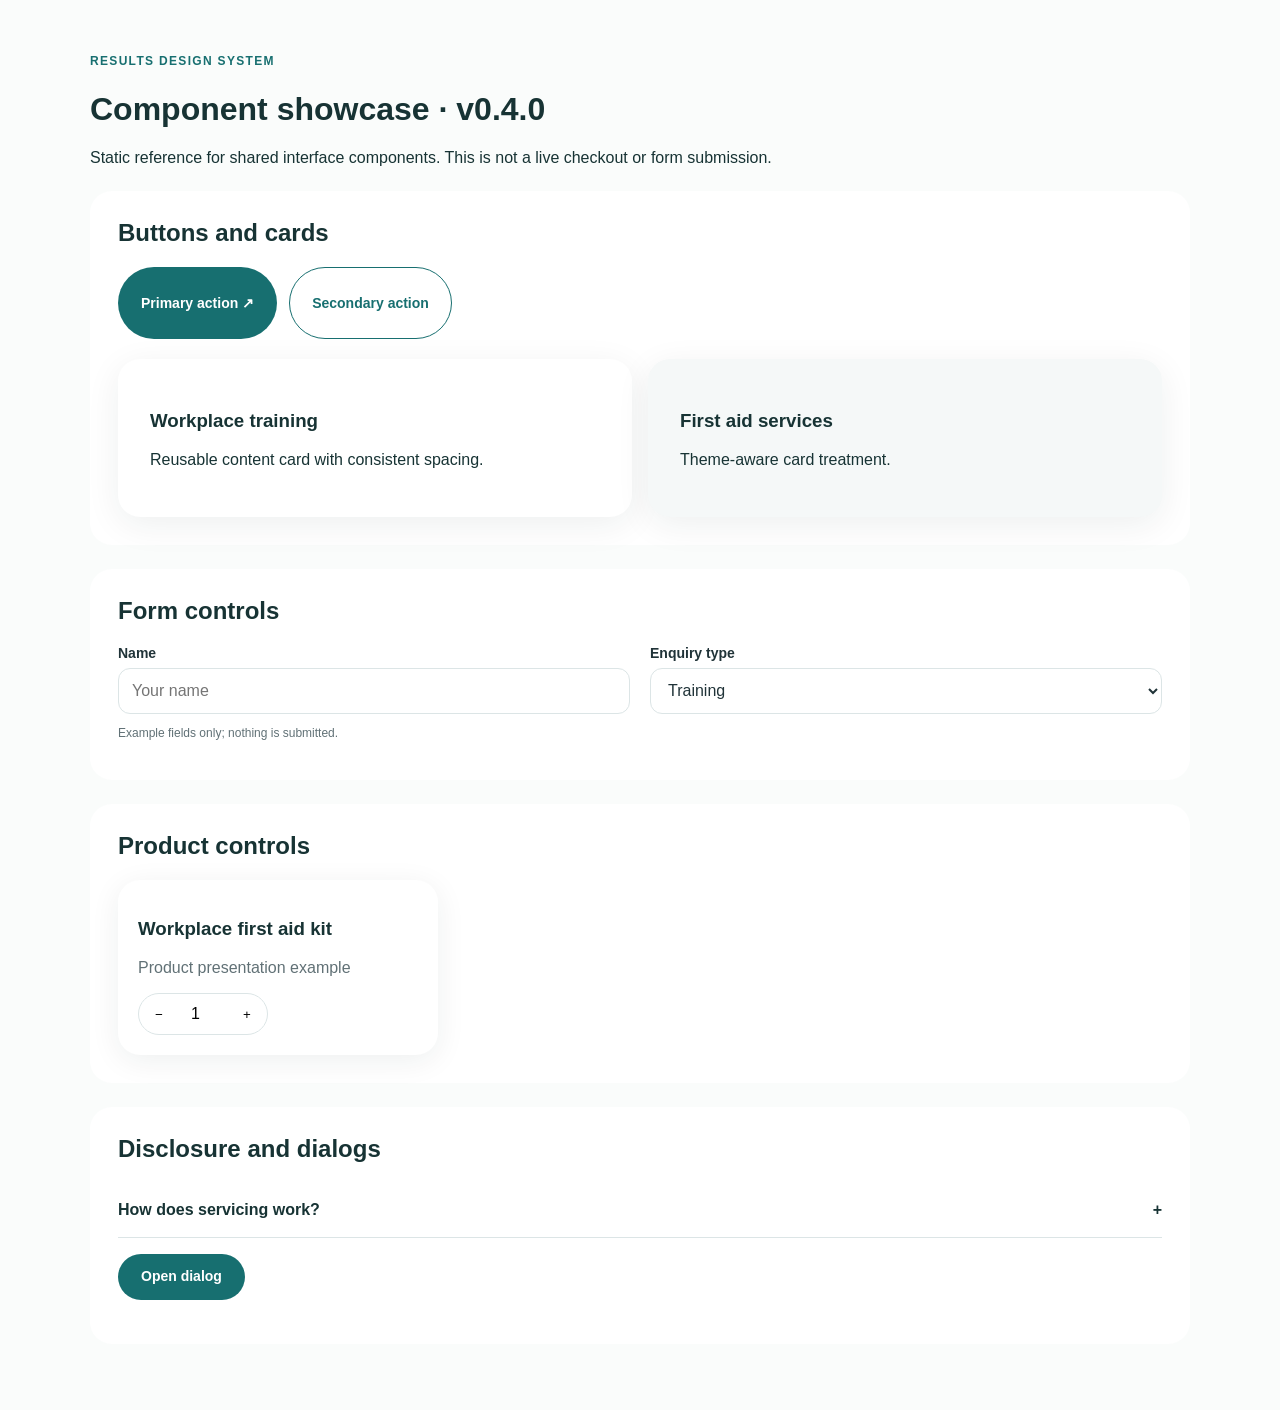
==== showcase/index.html @ 767340a8 "Add files via upload" ====
<!doctype html><html lang="en"><head><meta charset="utf-8"><meta name="viewport" content="width=device-width,initial-scale=1"><title>Results UI — Component Showcase</title><link rel="stylesheet" href="../tokens/foundations.css"><link rel="stylesheet" href="../themes/services.css"><link rel="stylesheet" href="../components/library.css"><style>body{font-family:DM Sans,Arial,sans-serif;margin:0;color:#173334;background:#fafcfb}.demo{max-width:1100px;margin:auto;padding:42px 24px}.sample{padding:28px;background:#fff;border-radius:22px;margin:24px 0}.sample h2{margin-top:0}.demo-grid{display:grid;grid-template-columns:repeat(auto-fit,minmax(240px,1fr));gap:16px}</style><script src="../interactions/results-ui.js" defer></script></head><body><main class="demo"><p class="r-eyebrow">Results design system</p><h1>Component showcase · v0.4.0</h1><p>Static reference for shared interface components. This is not a live checkout or form submission.</p><section class="sample"><h2>Buttons and cards</h2><div class="r-cluster"><a class="r-btn" href="#forms">Primary action ↗</a><a class="r-btn r-btn--outline" href="#commerce">Secondary action</a></div><div class="demo-grid" style="margin-top:20px"><article class="r-card"><h3>Workplace training</h3><p>Reusable content card with consistent spacing.</p></article><article class="r-card r-card--tint"><h3>First aid services</h3><p>Theme-aware card treatment.</p></article></div></section><section class="sample" id="forms"><h2>Form controls</h2><div class="r-form-grid"><div class="r-field"><label class="r-label" for="name">Name</label><input class="r-input" id="name" placeholder="Your name"></div><div class="r-field"><label class="r-label" for="type">Enquiry type</label><select class="r-select" id="type"><option>Training</option><option>Equipment servicing</option></select></div></div><p class="r-help">Example fields only; nothing is submitted.</p></section><section class="sample" id="commerce"><h2>Product controls</h2><article class="r-product" style="max-width:320px"><div class="r-product__body"><h3>Workplace first aid kit</h3><p class="r-muted">Product presentation example</p><div class="r-quantity" data-r-quantity><button type="button" data-r-step="-1" aria-label="Decrease quantity">−</button><input type="number" min="1" value="1" aria-label="Quantity"><button type="button" data-r-step="1" aria-label="Increase quantity">+</button></div></div></article></section><section class="sample"><h2>Disclosure and dialogs</h2><details class="r-accordion"><summary>How does servicing work?</summary><p>Arrange a site visit and discuss equipment requirements.</p></details><p><button type="button" class="r-btn" data-r-open-modal="sample-dialog">Open dialog</button></p><dialog class="r-modal" id="sample-dialog" aria-labelledby="sample-title"><div class="r-modal__body"><h2 id="sample-title">Example dialog</h2><p>Reusable modal layout.</p><button type="button" class="r-btn" data-r-close-modal>Close</button></div></dialog></section></main></body></html>
---- tokens/foundations.css ----
:root {
  --results-font-body: 'DM Sans', sans-serif;
  --results-font-display: 'Manrope', sans-serif;
  --results-container-max: 1320px;
  --results-container-gutter: 42px;
  --results-radius-panel: 28px;
  --results-radius-button: 999px;
  --results-section-space: clamp(64px, 7vw, 112px);
}
@media (max-width: 650px) { :root { --results-container-gutter: 20px; } }
.results-container { width: 100%; max-width: var(--results-container-max); padding-inline: var(--results-container-gutter); margin-inline: auto; box-sizing: border-box; }
---- themes/services.css ----
.results-theme-services {
  --results-brand-primary: #176f70;
  --results-brand-accent: #bce9db;
  --results-brand-soft: #f0faf6;
  --results-footer-bg: #103335;
  --results-footer-text: #ffffff;
  --results-footer-muted: #b1c1b6;
}
---- components/library.css ----
/* Results UI primitives: opt-in .r-* classes. No global element overrides. */
:root{--r-ink:#203338;--r-muted:#617176;--r-surface:#fff;--r-subtle:#f5f8f8;--r-border:#dce5e6;--r-danger:#a83a43;--r-focus:#176f70;--r-space:clamp(48px,7vw,104px);--r-ease:180ms ease}
.results-theme-workplace{--r-primary:#23394b;--r-accent:#7d3c55;--r-tint:#f7f3f5;--r-focus:#7d3c55}
.results-theme-services{--r-primary:#176f70;--r-accent:#103335;--r-tint:#f0faf6;--r-focus:#176f70}
.r-section{padding-block:var(--r-space)}.r-container{width:min(100% - 40px,1320px);margin-inline:auto}.r-stack>*+*{margin-block-start:var(--r-stack-gap,20px)}.r-grid{display:grid;grid-template-columns:repeat(var(--r-cols,3),minmax(0,1fr));gap:var(--r-gap,24px)}.r-split{display:grid;grid-template-columns:repeat(2,minmax(0,1fr));gap:clamp(24px,5vw,70px);align-items:center}.r-cluster{display:flex;flex-wrap:wrap;align-items:center;gap:12px}.r-muted{color:var(--r-muted)}.r-eyebrow{font:700 12px/1.3 var(--results-font-body,Arial,sans-serif);letter-spacing:.11em;text-transform:uppercase;color:var(--r-primary,#176f70)}.r-heading{font-family:var(--results-font-display,Arial,sans-serif);letter-spacing:-.035em;line-height:1.12}.r-card{background:var(--r-surface);border-radius:22px;padding:clamp(20px,3vw,32px);box-shadow:0 8px 35px rgba(17,40,45,.07)}.r-card--tint{background:var(--r-tint,#f5f8f8)}.r-media{display:block;width:100%;height:auto;border-radius:22px;object-fit:cover}.r-pill{display:inline-flex;align-items:center;border-radius:999px;padding:6px 12px;font-size:12px;font-weight:700;background:var(--r-tint);color:var(--r-primary)}
.r-btn{display:inline-flex;align-items:center;justify-content:center;gap:.55em;min-height:46px;padding:12px 22px;border:1px solid transparent;border-radius:999px;background:var(--r-primary,#176f70);color:#fff;font:700 14px/1.25 var(--results-font-body,Arial,sans-serif);text-decoration:none;cursor:pointer;transition:transform var(--r-ease),background var(--r-ease)}.r-btn:hover{transform:translateY(-1px)}.r-btn--outline{border-color:var(--r-primary,#176f70);background:transparent;color:var(--r-primary,#176f70)}.r-btn--quiet{background:var(--r-tint);color:var(--r-primary)}.r-btn--small{min-height:38px;padding:8px 15px}.r-btn[disabled],.r-btn[aria-disabled=true]{opacity:.5;cursor:not-allowed;transform:none}.r-btn:focus-visible,.r-input:focus-visible,.r-select:focus-visible,.r-textarea:focus-visible,.r-icon-btn:focus-visible,.r-header button:focus-visible{outline:3px solid var(--r-focus);outline-offset:3px}
.r-field{display:grid;gap:7px}.r-label{font-size:14px;font-weight:700;color:var(--r-ink)}.r-help{font-size:12px;color:var(--r-muted)}.r-error{font-size:12px;color:var(--r-danger)}.r-input,.r-select,.r-textarea{box-sizing:border-box;width:100%;min-height:46px;border:1px solid var(--r-border);border-radius:12px;padding:11px 13px;background:#fff;color:var(--r-ink);font:inherit}.r-textarea{min-height:110px;resize:vertical}.r-input[aria-invalid=true],.r-select[aria-invalid=true],.r-textarea[aria-invalid=true]{border-color:var(--r-danger)}.r-check{display:flex;align-items:flex-start;gap:10px;font-size:14px}.r-check input{width:18px;height:18px;accent-color:var(--r-primary);flex:none}.r-form-grid{display:grid;grid-template-columns:repeat(2,minmax(0,1fr));gap:20px}.r-form-grid>.r-span-all{grid-column:1/-1}
.r-product{overflow:hidden;border-radius:22px;background:#fff;box-shadow:0 6px 30px rgba(17,40,45,.07)}.r-product__image{display:block;width:100%;aspect-ratio:4/3;object-fit:cover}.r-product__body{padding:20px}.r-price{font-weight:800;font-size:21px;color:var(--r-primary)}.r-quantity{display:inline-flex;align-items:center;gap:8px;border:1px solid var(--r-border);border-radius:999px;padding:4px}.r-quantity button{border:0;background:var(--r-tint);border-radius:50%;width:32px;height:32px;cursor:pointer}.r-quantity input{width:36px;text-align:center;border:0;background:transparent;font:inherit}
.r-accordion{border-bottom:1px solid var(--r-border)}.r-accordion summary{cursor:pointer;list-style:none;padding:18px 0;font-weight:700;display:flex;justify-content:space-between;gap:16px}.r-accordion summary::-webkit-details-marker{display:none}.r-accordion summary:after{content:'+'}.r-accordion[open] summary:after{content:'−'}.r-accordion__body{padding:0 0 18px}.r-tabs{display:flex;flex-wrap:wrap;gap:8px;border-bottom:1px solid var(--r-border);padding-bottom:10px}.r-tab{border:0;border-radius:999px;padding:9px 15px;background:transparent;color:var(--r-ink);cursor:pointer}.r-tab[aria-selected=true]{background:var(--r-primary);color:#fff}.r-panel[hidden]{display:none}.r-alert{padding:14px 18px;border-radius:14px;background:var(--r-tint);color:var(--r-ink)}.r-alert--error{background:#fff1f2;color:#802d35}.r-skeleton{background:linear-gradient(90deg,#e9eeee 25%,#f5f8f8 50%,#e9eeee 75%);background-size:200% 100%;animation:r-shimmer 1.5s infinite;border-radius:10px;min-height:20px}@keyframes r-shimmer{to{background-position-x:-200%}}
.r-table-wrap{overflow-x:auto}.r-table{width:100%;border-collapse:collapse;text-align:left}.r-table th,.r-table td{padding:14px;border-bottom:1px solid var(--r-border)}.r-table th{font-size:12px;text-transform:uppercase;letter-spacing:.05em;color:var(--r-muted)}.r-modal{border:0;border-radius:22px;padding:0;max-width:min(600px,calc(100vw - 32px));width:100%;box-shadow:0 25px 90px #0003}.r-modal::backdrop{background:#10282b99}.r-modal__body{padding:28px}.r-icon-btn{display:inline-grid;place-items:center;width:44px;height:44px;border:0;border-radius:12px;background:transparent;cursor:pointer}.r-toast-region{position:fixed;bottom:24px;right:24px;z-index:1000;display:grid;gap:10px;max-width:min(380px,calc(100vw - 48px))}.r-toast{background:#173c3f;color:#fff;padding:14px 18px;border-radius:14px;box-shadow:0 8px 30px #0002}
/* Header contract: CTA and menu are siblings in a right-aligned actions cluster. */
.r-header{background:#fff;color:var(--r-ink)}.r-header__inner{width:min(100% - 40px,1320px);margin:auto;display:flex;align-items:center;gap:24px;min-height:90px}.r-header__brand{display:inline-flex;align-items:center;gap:10px;margin-right:auto;min-width:0;text-decoration:none;color:inherit}.r-header__nav{display:flex;align-items:center;gap:24px}.r-header__actions{display:flex;align-items:center;gap:12px;margin-left:auto;flex:none}.r-header__menu{display:none}.r-header__mobile{display:none}.r-header__mobile[hidden]{display:none!important}
@media(max-width:950px){.r-header__nav{display:none}.r-header__menu{display:inline-grid}.r-header__mobile:not([hidden]){display:block;padding:20px;background:#fff;border-top:1px solid var(--r-border)}.r-header__mobile a{display:block;padding:12px 0}}
@media(max-width:650px){.r-header__cta{display:none}.r-grid{grid-template-columns:repeat(2,minmax(0,1fr))}.r-split,.r-form-grid{grid-template-columns:1fr}}
@media(max-width:430px){.r-grid{grid-template-columns:1fr}}
@media(prefers-reduced-motion:reduce){.r-btn,.r-skeleton{transition:none;animation:none}}
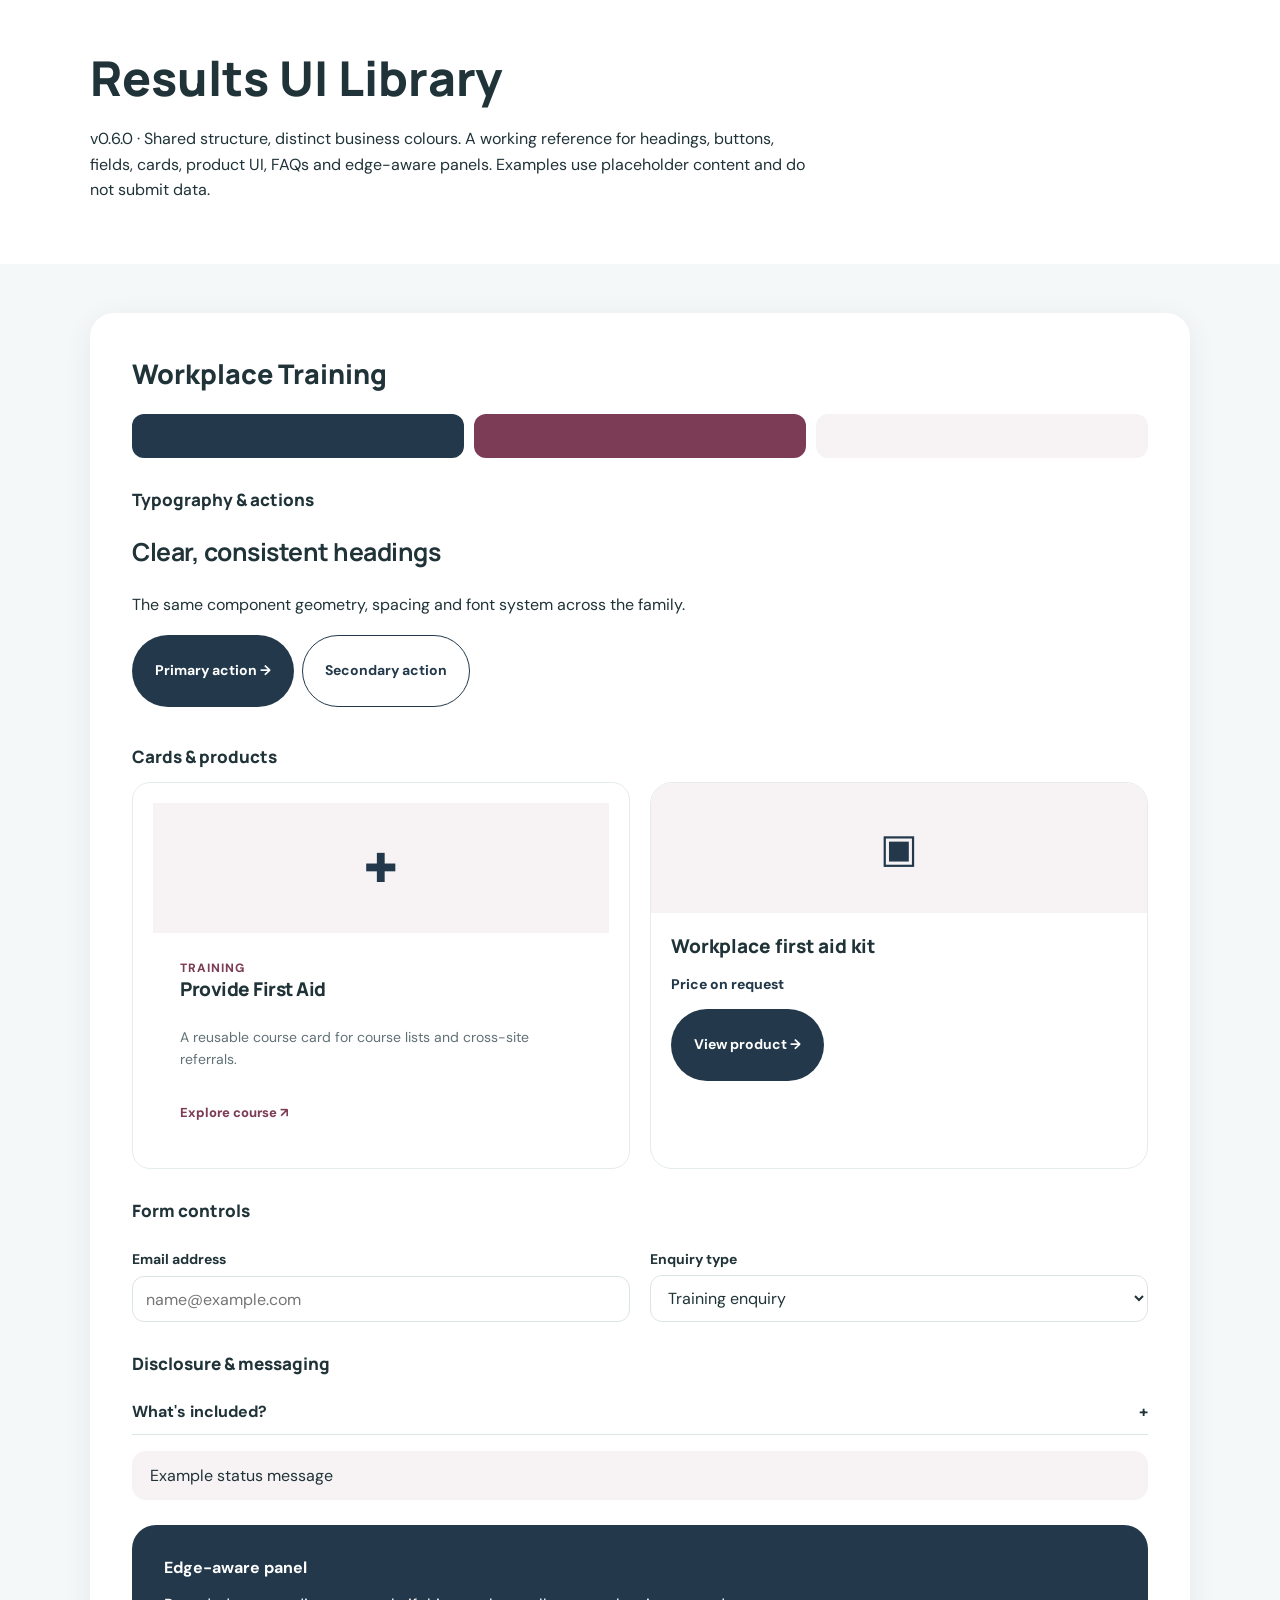
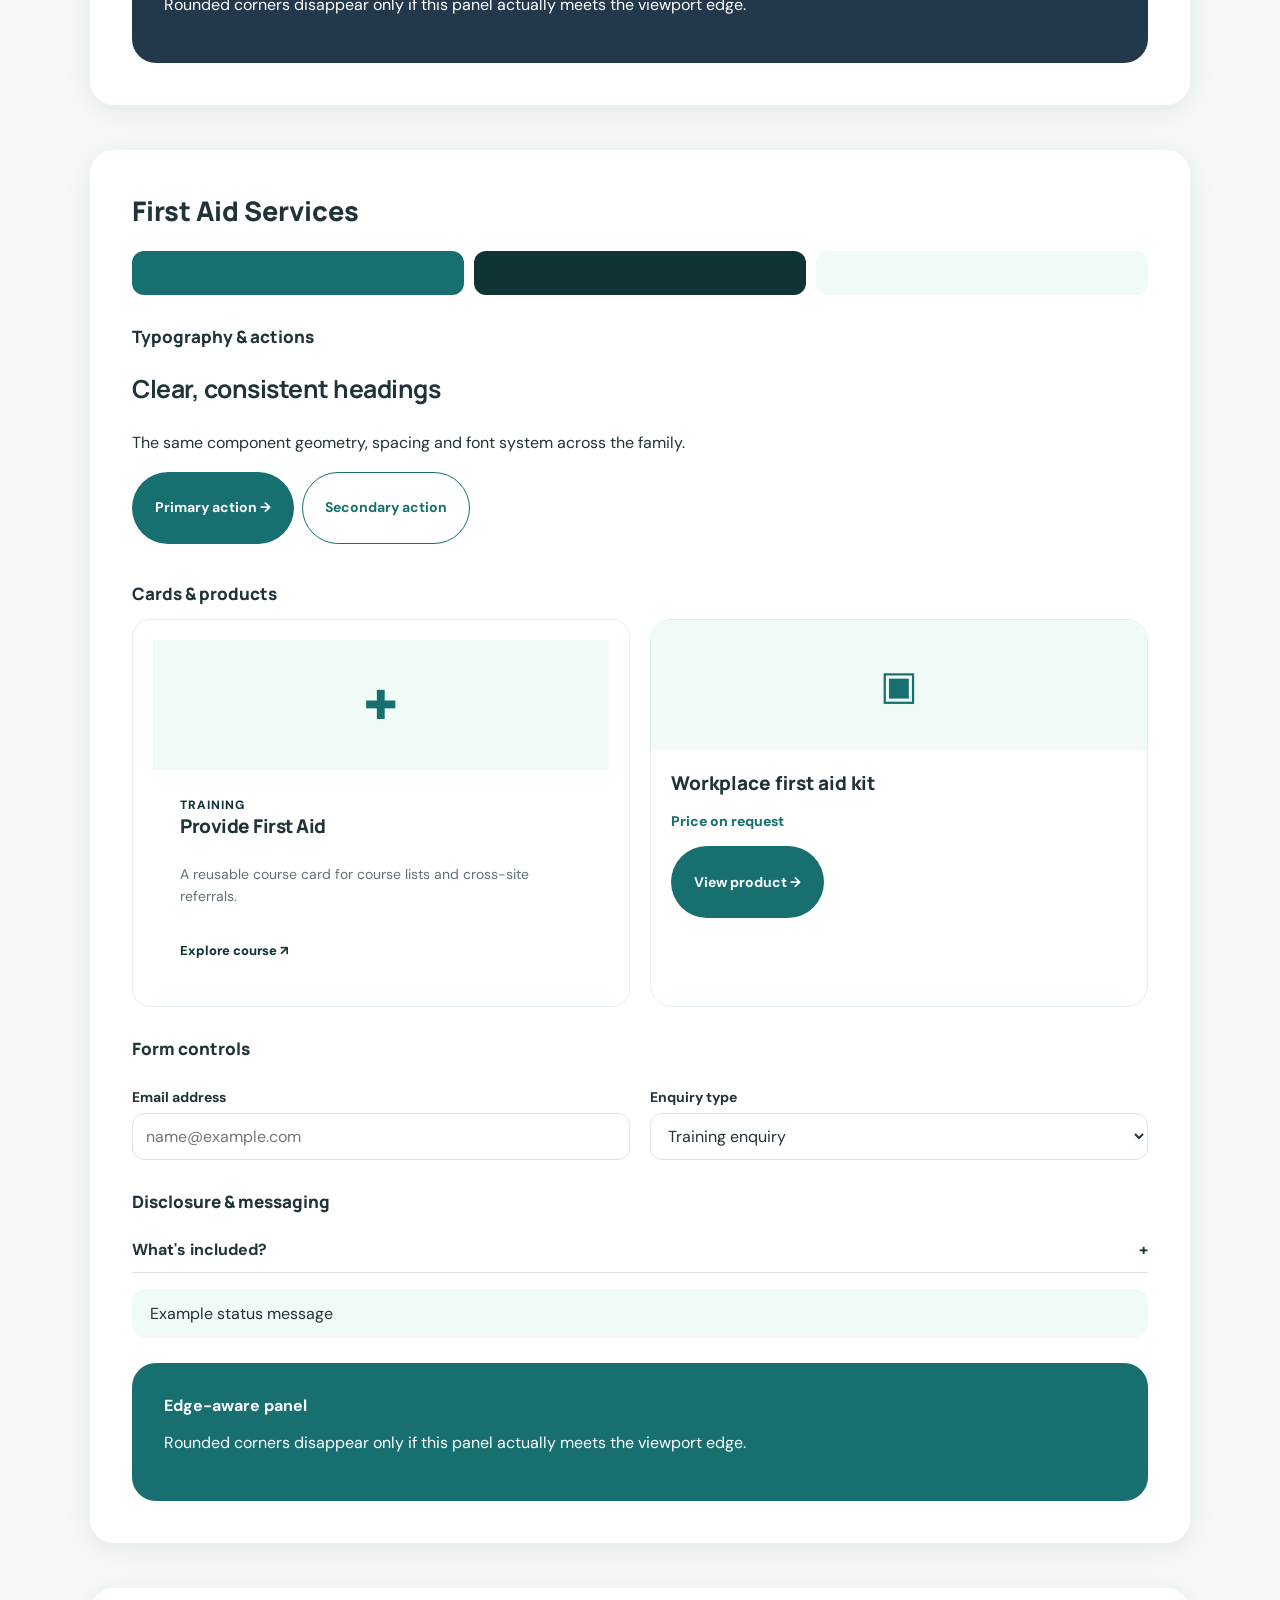
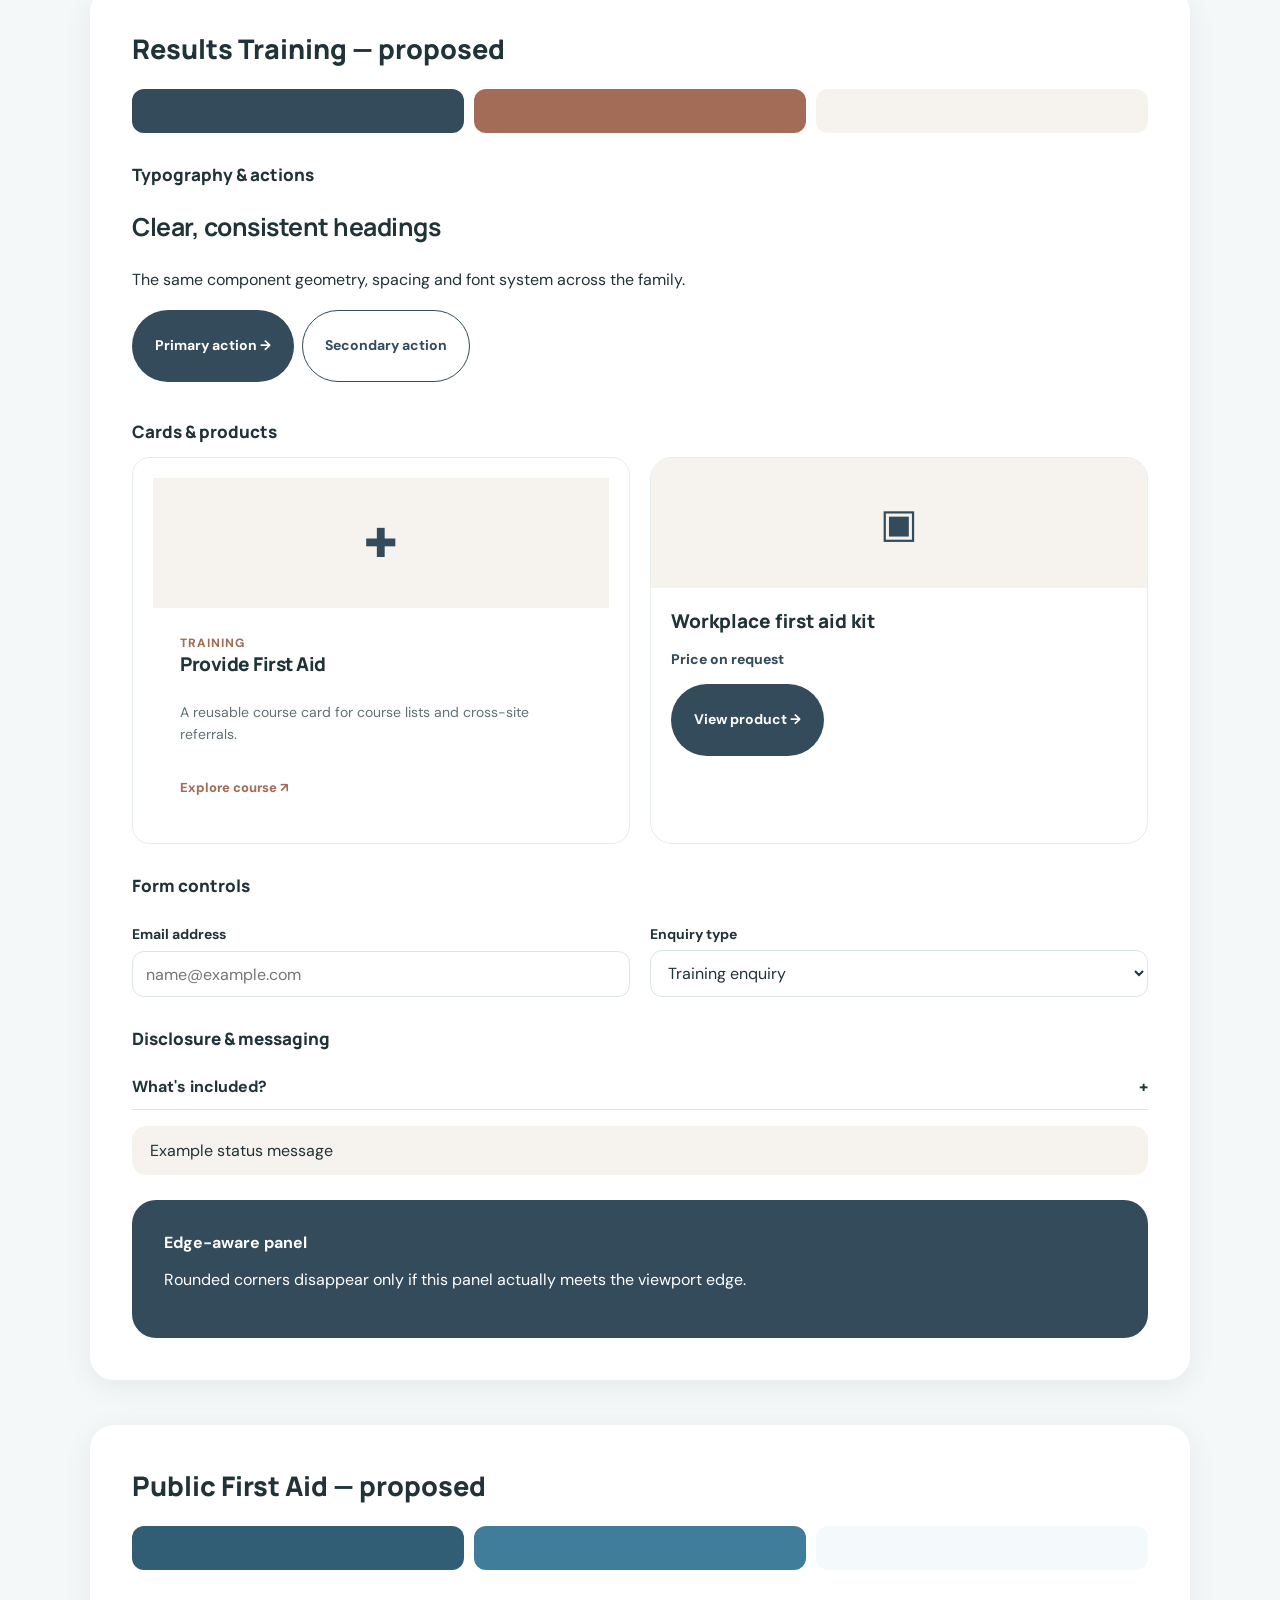
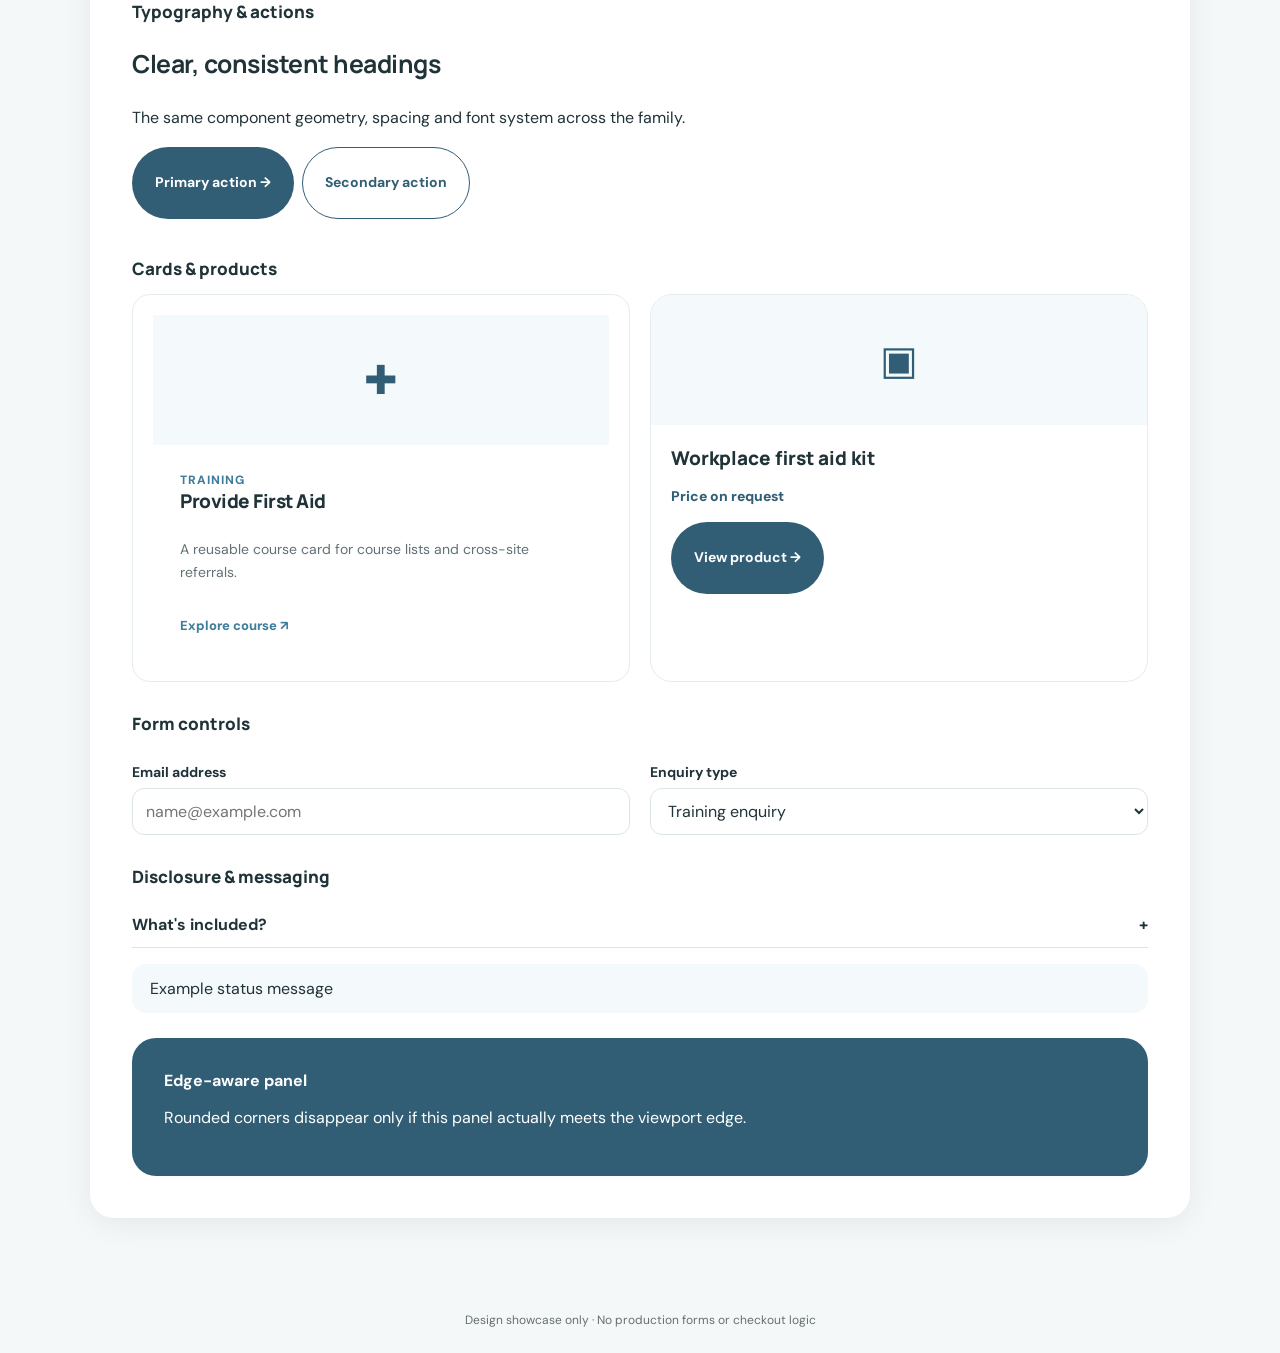
==== commit ddfce3a1: "Add files via upload" ====
--- a/showcase/index.html
+++ b/showcase/index.html
@@ -1 +1 @@
-<!doctype html><html lang="en"><head><meta charset="utf-8"><meta name="viewport" content="width=device-width,initial-scale=1"><title>Results UI — Component Showcase</title><link rel="stylesheet" href="../tokens/foundations.css"><link rel="stylesheet" href="../themes/services.css"><link rel="stylesheet" href="../components/library.css"><style>body{font-family:DM Sans,Arial,sans-serif;margin:0;color:#173334;background:#fafcfb}.demo{max-width:1100px;margin:auto;padding:42px 24px}.sample{padding:28px;background:#fff;border-radius:22px;margin:24px 0}.sample h2{margin-top:0}.demo-grid{display:grid;grid-template-columns:repeat(auto-fit,minmax(240px,1fr));gap:16px}</style><script src="../interactions/results-ui.js" defer></script></head><body><main class="demo"><p class="r-eyebrow">Results design system</p><h1>Component showcase · v0.4.0</h1><p>Static reference for shared interface components. This is not a live checkout or form submission.</p><section class="sample"><h2>Buttons and cards</h2><div class="r-cluster"><a class="r-btn" href="#forms">Primary action ↗</a><a class="r-btn r-btn--outline" href="#commerce">Secondary action</a></div><div class="demo-grid" style="margin-top:20px"><article class="r-card"><h3>Workplace training</h3><p>Reusable content card with consistent spacing.</p></article><article class="r-card r-card--tint"><h3>First aid services</h3><p>Theme-aware card treatment.</p></article></div></section><section class="sample" id="forms"><h2>Form controls</h2><div class="r-form-grid"><div class="r-field"><label class="r-label" for="name">Name</label><input class="r-input" id="name" placeholder="Your name"></div><div class="r-field"><label class="r-label" for="type">Enquiry type</label><select class="r-select" id="type"><option>Training</option><option>Equipment servicing</option></select></div></div><p class="r-help">Example fields only; nothing is submitted.</p></section><section class="sample" id="commerce"><h2>Product controls</h2><article class="r-product" style="max-width:320px"><div class="r-product__body"><h3>Workplace first aid kit</h3><p class="r-muted">Product presentation example</p><div class="r-quantity" data-r-quantity><button type="button" data-r-step="-1" aria-label="Decrease quantity">−</button><input type="number" min="1" value="1" aria-label="Quantity"><button type="button" data-r-step="1" aria-label="Increase quantity">+</button></div></div></article></section><section class="sample"><h2>Disclosure and dialogs</h2><details class="r-accordion"><summary>How does servicing work?</summary><p>Arrange a site visit and discuss equipment requirements.</p></details><p><button type="button" class="r-btn" data-r-open-modal="sample-dialog">Open dialog</button></p><dialog class="r-modal" id="sample-dialog" aria-labelledby="sample-title"><div class="r-modal__body"><h2 id="sample-title">Example dialog</h2><p>Reusable modal layout.</p><button type="button" class="r-btn" data-r-close-modal>Close</button></div></dialog></section></main></body></html>+<!doctype html><html lang="en"><head><meta charset="utf-8"><meta name="viewport" content="width=device-width,initial-scale=1"><title>Results Design System · Component Showcase v0.6</title><link rel="preconnect" href="https://fonts.googleapis.com"><link href="https://fonts.googleapis.com/css2?family=DM+Sans:wght@400;500;600;700;800&family=Manrope:wght@400;600;700;800&display=swap" rel="stylesheet"><link rel="stylesheet" href="../tokens/foundations.css"><link rel="stylesheet" href="../components/library.css"><link rel="stylesheet" href="../components/buttons.css"><link rel="stylesheet" href="../components/adoption.css"><link rel="stylesheet" href="../components/adoption-v06.css"><style>body{margin:0;font-family:'DM Sans',sans-serif;color:#203338;background:#f5f8f8}.top{padding:45px max(24px,calc((100vw - 1100px)/2));background:#fff}.top h1{font:800 clamp(30px,5vw,48px) Manrope;margin:0 0 12px}.top p{line-height:1.6;max-width:720px}.shell{max-width:1100px;margin:0 auto;padding:24px}.theme{margin:25px 0 45px;background:white;border-radius:24px;padding:clamp(20px,4vw,42px);box-shadow:0 6px 30px #0001}.theme h2{font:800 27px Manrope;margin:0 0 22px}.sample{display:grid;grid-template-columns:repeat(auto-fit,minmax(240px,1fr));gap:20px}.sample article{padding:20px;border:1px solid #e5ecee;border-radius:18px}.sample h3{font:800 19px Manrope;margin:0 0 10px}.sample p{font-size:14px;line-height:1.6}.swatches{display:flex;gap:10px;margin-bottom:20px}.swatch{height:44px;flex:1;border-radius:12px}.component-title{font:800 17px Manrope;margin:30px 0 14px}.r-field{margin-top:14px}.r-btn{margin-right:8px;margin-bottom:8px}.sample .r-product{box-shadow:none;border:1px solid #e5ecee}.demo-image{height:130px;background:var(--r-tint);display:grid;place-items:center;font-size:40px}.r-product__body h3{margin:0 0 12px}.r-accordion summary{padding:12px 0}.fullbleed{background:var(--r-primary);color:white;padding:32px;border-radius:24px;margin-top:25px}.fullbleed.results-edge-flush{border-radius:0}footer{padding:25px;text-align:center;color:#65706b;font-size:12px}@media(max-width:650px){.shell{padding:12px}.theme{border-radius:16px}.top{padding:30px 22px}}</style></head><body><header class="top"><h1>Results UI Library</h1><p>v0.6.0 · Shared structure, distinct business colours. A working reference for headings, buttons, fields, cards, product UI, FAQs and edge-aware panels. Examples use placeholder content and do not submit data.</p></header><main class="shell"><div id="themes"></div></main><footer>Design showcase only · No production forms or checkout logic</footer><script>const specs=[{name:'Workplace Training',cls:'results-theme-workplace',primary:'#23394b',accent:'#7d3c55',tint:'#f7f3f5'},{name:'First Aid Services',cls:'results-theme-services',primary:'#176f70',accent:'#103335',tint:'#f0faf6'},{name:'Results Training — proposed',cls:'',primary:'#334b5a',accent:'#a36c57',tint:'#f6f2ed'},{name:'Public First Aid — proposed',cls:'',primary:'#315e75',accent:'#407d9b',tint:'#f4f9fb'}];const root=document.getElementById('themes');for(const s of specs){const section=document.createElement('section');section.className='theme '+s.cls;section.style.setProperty('--r-primary',s.primary);section.style.setProperty('--r-accent',s.accent);section.style.setProperty('--r-tint',s.tint);section.innerHTML=`<h2>${s.name}</h2><div class="swatches"><div class="swatch" style="background:${s.primary}"></div><div class="swatch" style="background:${s.accent}"></div><div class="swatch" style="background:${s.tint}"></div></div><div class="component-title">Typography & actions</div><h3 class="r-type-h3">Clear, consistent headings</h3><p class="r-type-body">The same component geometry, spacing and font system across the family.</p><a class="r-btn" href="#themes">Primary action →</a><a class="r-btn r-btn--outline" href="#themes">Secondary action</a><div class="component-title">Cards & products</div><div class="sample"><article class="r-course-card"><div class="r-course-card__media demo-image" style="color:${s.primary}">✚</div><div class="r-course-card__body"><span class="r-course-card__eyebrow">TRAINING</span><h3 class="r-course-card__title">Provide First Aid</h3><p class="r-course-card__description">A reusable course card for course lists and cross-site referrals.</p><a class="r-course-card__action" href="#themes">Explore course ↗</a></div></article><div class="r-product"><div class="r-product__image demo-image" style="color:${s.primary}">▣</div><div class="r-product__body"><h3>Workplace first aid kit</h3><p class="r-price">Price on request</p><a href="#themes" class="r-btn">View product →</a></div></div></div><div class="component-title">Form controls</div><div class="r-form-grid"><div class="r-field"><label class="r-label" for="email-${s.name.replace(/[^a-z]/gi,'')}">Email address</label><input class="r-input" id="email-${s.name.replace(/[^a-z]/gi,'')}" type="email" placeholder="name@example.com"></div><div class="r-field"><label class="r-label">Enquiry type</label><select class="r-select"><option>Training enquiry</option><option>Equipment and servicing</option></select></div></div><div class="component-title">Disclosure & messaging</div><details class="r-accordion"><summary>What's included?</summary><div class="r-accordion__body">The shared library supplies visual components; each website controls its own content and data.</div></details><div class="r-alert" role="status" style="margin-top:16px">Example status message</div><div class="fullbleed" data-results-edge-panel><strong>Edge-aware panel</strong><p>Rounded corners disappear only if this panel actually meets the viewport edge.</p></div>`;root.appendChild(section)}</script><script defer src="../interactions/edge-panels.js"></script></body></html>
--- a/components/buttons.css
+++ b/components/buttons.css
@@ -0,0 +1,3 @@
+.results-button { display: inline-flex; align-items: center; justify-content: center; gap: .6em; min-height: 44px; padding: 12px 22px; border-radius: var(--results-radius-button); font: 700 14px/1.2 var(--results-font-body); text-decoration: none; cursor: pointer; }
+.results-button--primary { background: var(--results-brand-primary); color: #fff; }
+.results-button:focus-visible { outline: 3px solid var(--results-brand-accent); outline-offset: 3px; }
--- a/components/adoption.css
+++ b/components/adoption.css
@@ -0,0 +1,26 @@
+/* Results family adoption v0.5.0: opt-in semantic components. */
+:root{
+ --results-type-display:clamp(2.75rem,5.5vw,5.25rem);
+ --results-type-h1:clamp(2.35rem,4.8vw,4.5rem);
+ --results-type-h2:clamp(1.85rem,3.6vw,3.25rem);
+ --results-type-h3:clamp(1.25rem,2vw,1.55rem);
+ --results-type-body:1rem;
+}
+.r-type-display{font-family:var(--results-font-display,Manrope,sans-serif);font-size:var(--results-type-display);line-height:1.05;letter-spacing:-.045em}
+.r-type-h1{font-family:var(--results-font-display,Manrope,sans-serif);font-size:var(--results-type-h1);line-height:1.1;letter-spacing:-.04em}
+.r-type-h2{font-family:var(--results-font-display,Manrope,sans-serif);font-size:var(--results-type-h2);line-height:1.15;letter-spacing:-.035em}
+.r-type-h3{font-family:var(--results-font-display,Manrope,sans-serif);font-size:var(--results-type-h3);line-height:1.25;letter-spacing:-.02em}
+.r-type-body{font-family:var(--results-font-body,'DM Sans',sans-serif);font-size:var(--results-type-body);line-height:1.7}
+.r-course-card{display:flex;flex-direction:column;min-width:0;overflow:hidden;background:#fff;border:1px solid var(--r-border,#dce5e6);border-radius:20px;transition:transform .2s ease,box-shadow .2s ease}
+.r-course-card:hover{transform:translateY(-3px);box-shadow:0 14px 35px rgba(20,44,53,.1)}
+.r-course-card__media{display:block;position:relative;overflow:hidden;aspect-ratio:2.6;background:var(--r-primary,#23394b)}
+.r-course-card__media img{width:100%;height:100%;display:block;object-fit:cover}
+.r-course-card__body{padding:clamp(20px,2.5vw,27px);display:flex;flex-direction:column;align-items:flex-start;flex:1}
+.r-course-card__eyebrow{font-size:12px;font-weight:800;letter-spacing:.08em;text-transform:uppercase;color:var(--r-accent,#7d3c55)}
+.r-course-card__code{font-size:12px;font-weight:700;color:var(--r-accent,#7d3c55);margin-top:8px}
+.r-course-card__title{font-family:var(--results-font-display,Manrope,sans-serif);font-size:clamp(19px,2vw,23px);line-height:1.25;letter-spacing:-.025em;margin:13px 0}
+.r-course-card__title a{color:inherit;text-decoration:none}
+.r-course-card__description{font-size:14px;line-height:1.7;color:var(--r-muted,#617176);flex:1}
+.r-course-card__action{display:inline-flex;align-items:center;margin-top:20px;color:var(--r-accent,#7d3c55);font-size:13px;font-weight:800;text-decoration:none}
+.r-course-card a:focus-visible{outline:3px solid var(--r-focus,#176f70);outline-offset:3px}
+@media(prefers-reduced-motion:reduce){.r-course-card{transition:none}.r-course-card:hover{transform:none}}
--- a/components/adoption-v06.css
+++ b/components/adoption-v06.css
@@ -0,0 +1,14 @@
+/* Results v0.6.0: additive adoption hooks, not a global reset. */
+:root{--r-radius-card:20px;--r-radius-panel:26px;--r-section-gap:clamp(64px,7vw,112px);--r-field-radius:12px}
+.r-page-heading{font-family:var(--results-font-display,Manrope,sans-serif);letter-spacing:-.045em;line-height:1.1}
+.r-section-heading{font-family:var(--results-font-display,Manrope,sans-serif);letter-spacing:-.035em;line-height:1.15}
+.r-feature-adopt,.r-product-adopt,.r-callout-adopt{min-width:0}
+.r-feature-adopt:focus-within,.r-product-adopt:focus-within{outline-offset:3px}
+.r-fields-adopt,.r-field-adopt{min-width:0}
+.r-field-adopt :is(input,select,textarea):focus-visible{outline:3px solid var(--r-focus,#176f70);outline-offset:2px}
+.r-panel-adopt{min-width:0}
+/* Edge state is determined from actual geometry, not screen width. */
+[data-results-edge-panel].results-edge-flush,.hero.hero-featured>.hero-grid.results-edge-flush,.interior-main .interior-hero-grid.results-edge-flush,.course-landing .landing-hero-grid.results-edge-flush{border-radius:0!important}
+/* Override historical breakpoint-based corner removal on generated Workplace pages. */
+.hero.hero-featured>.hero-grid:not(.results-edge-flush),.interior-main .interior-hero-grid:not(.results-edge-flush),.course-landing .landing-hero-grid:not(.results-edge-flush){border-radius:var(--results-radius-panel,24px)!important}
+@media(prefers-reduced-motion:reduce){.r-feature-adopt,.r-product-adopt{transition:none!important}}
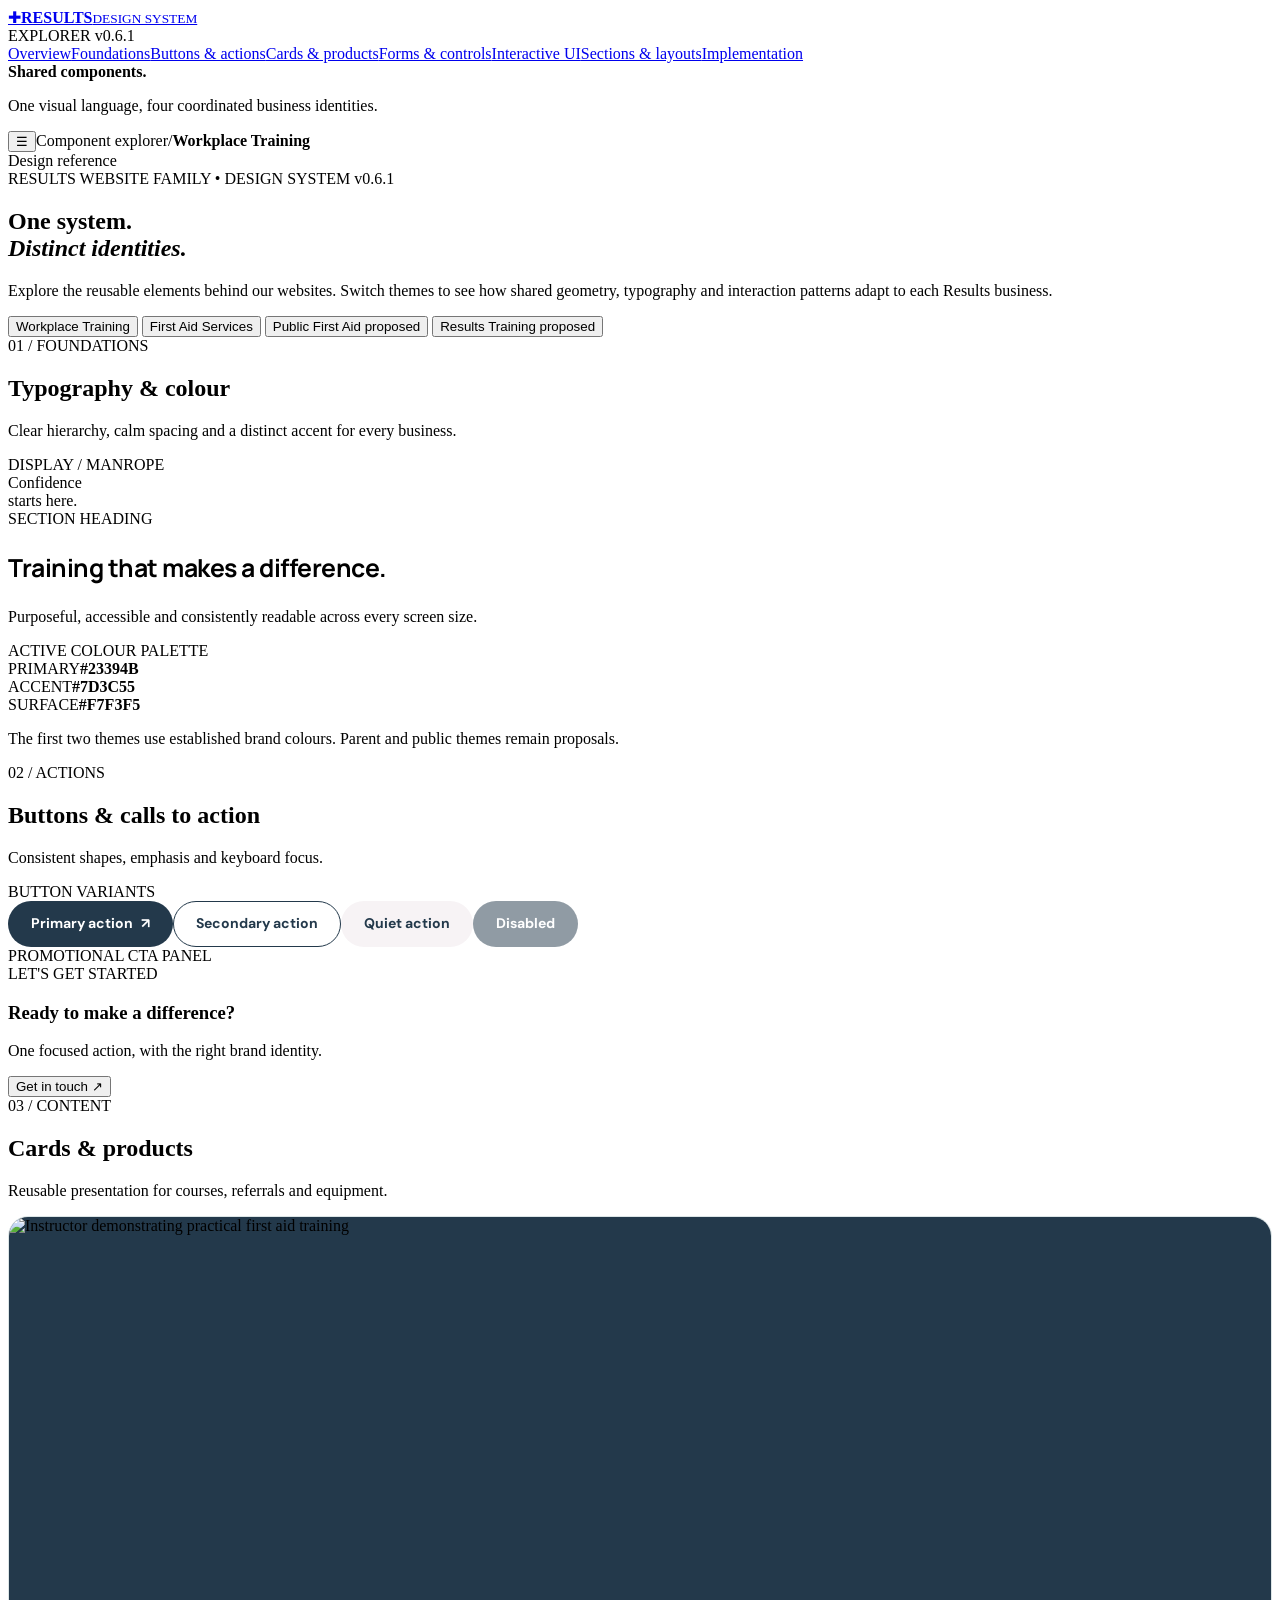
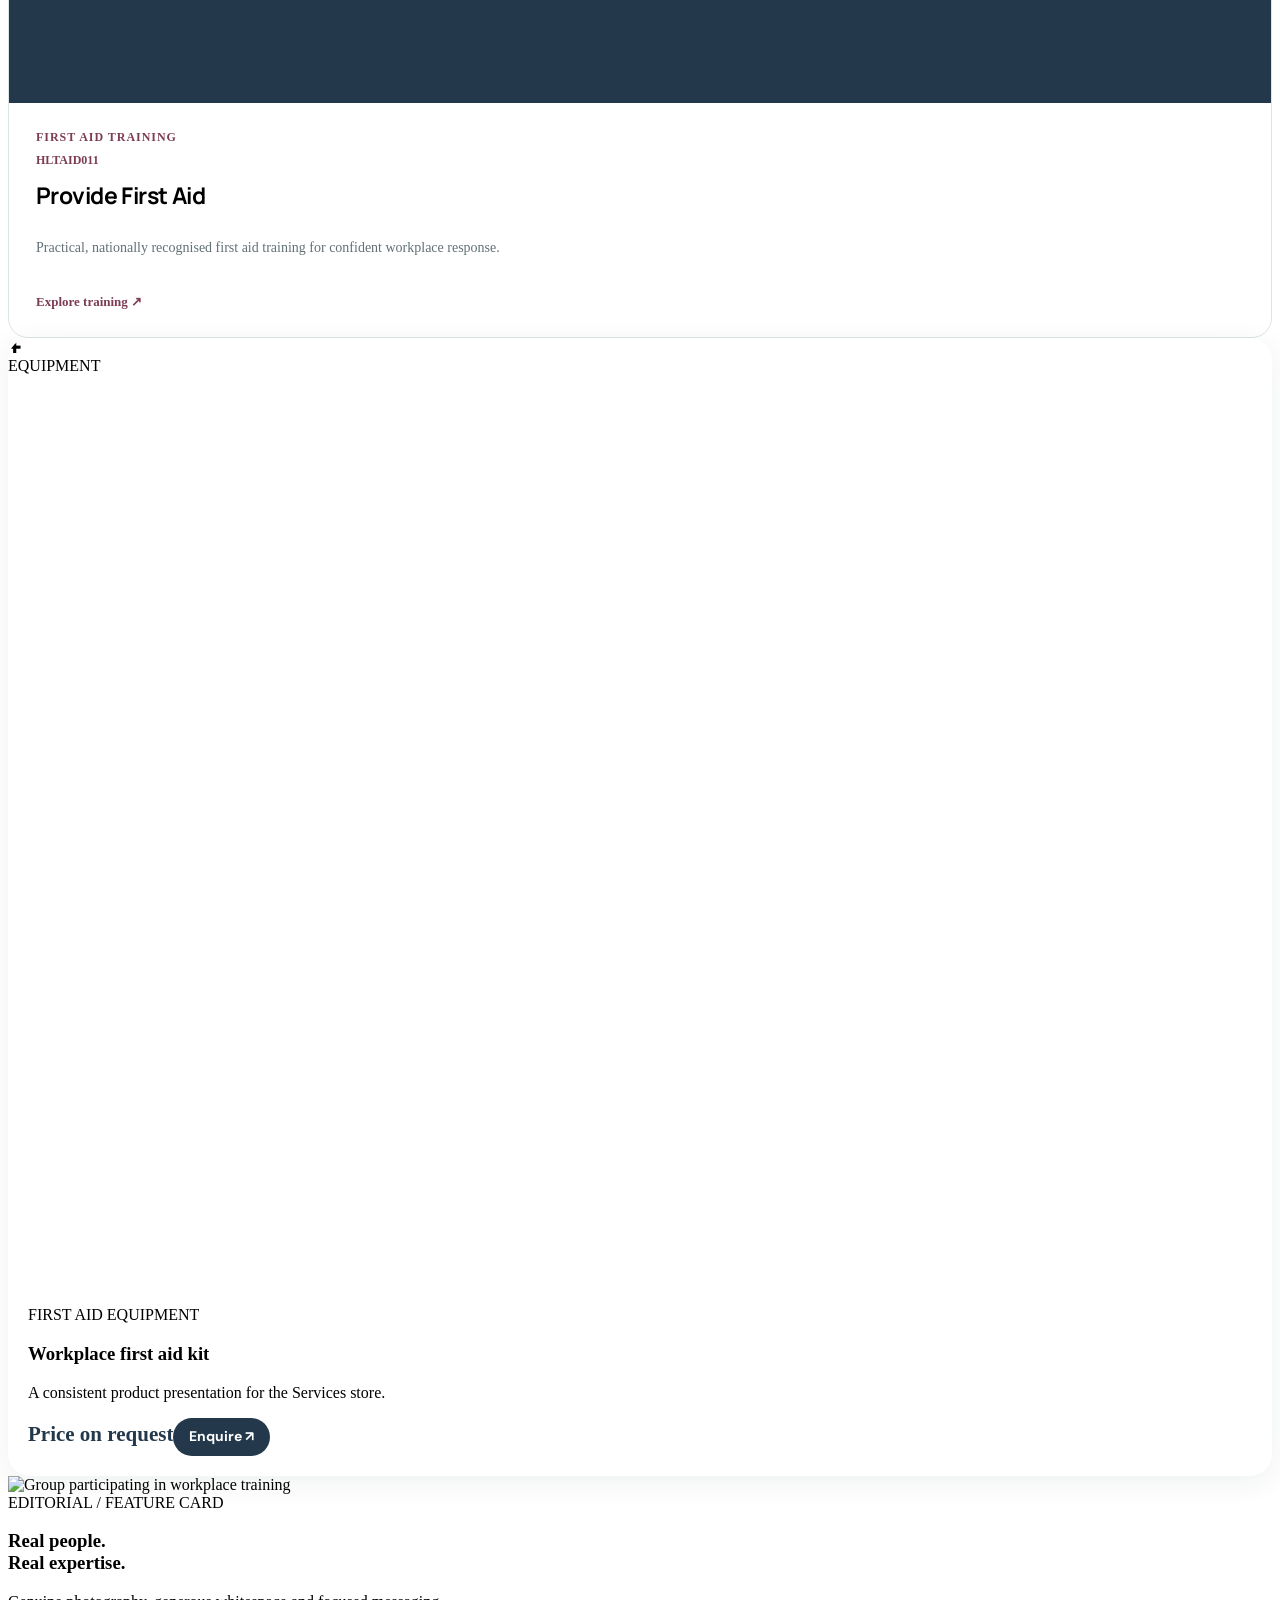
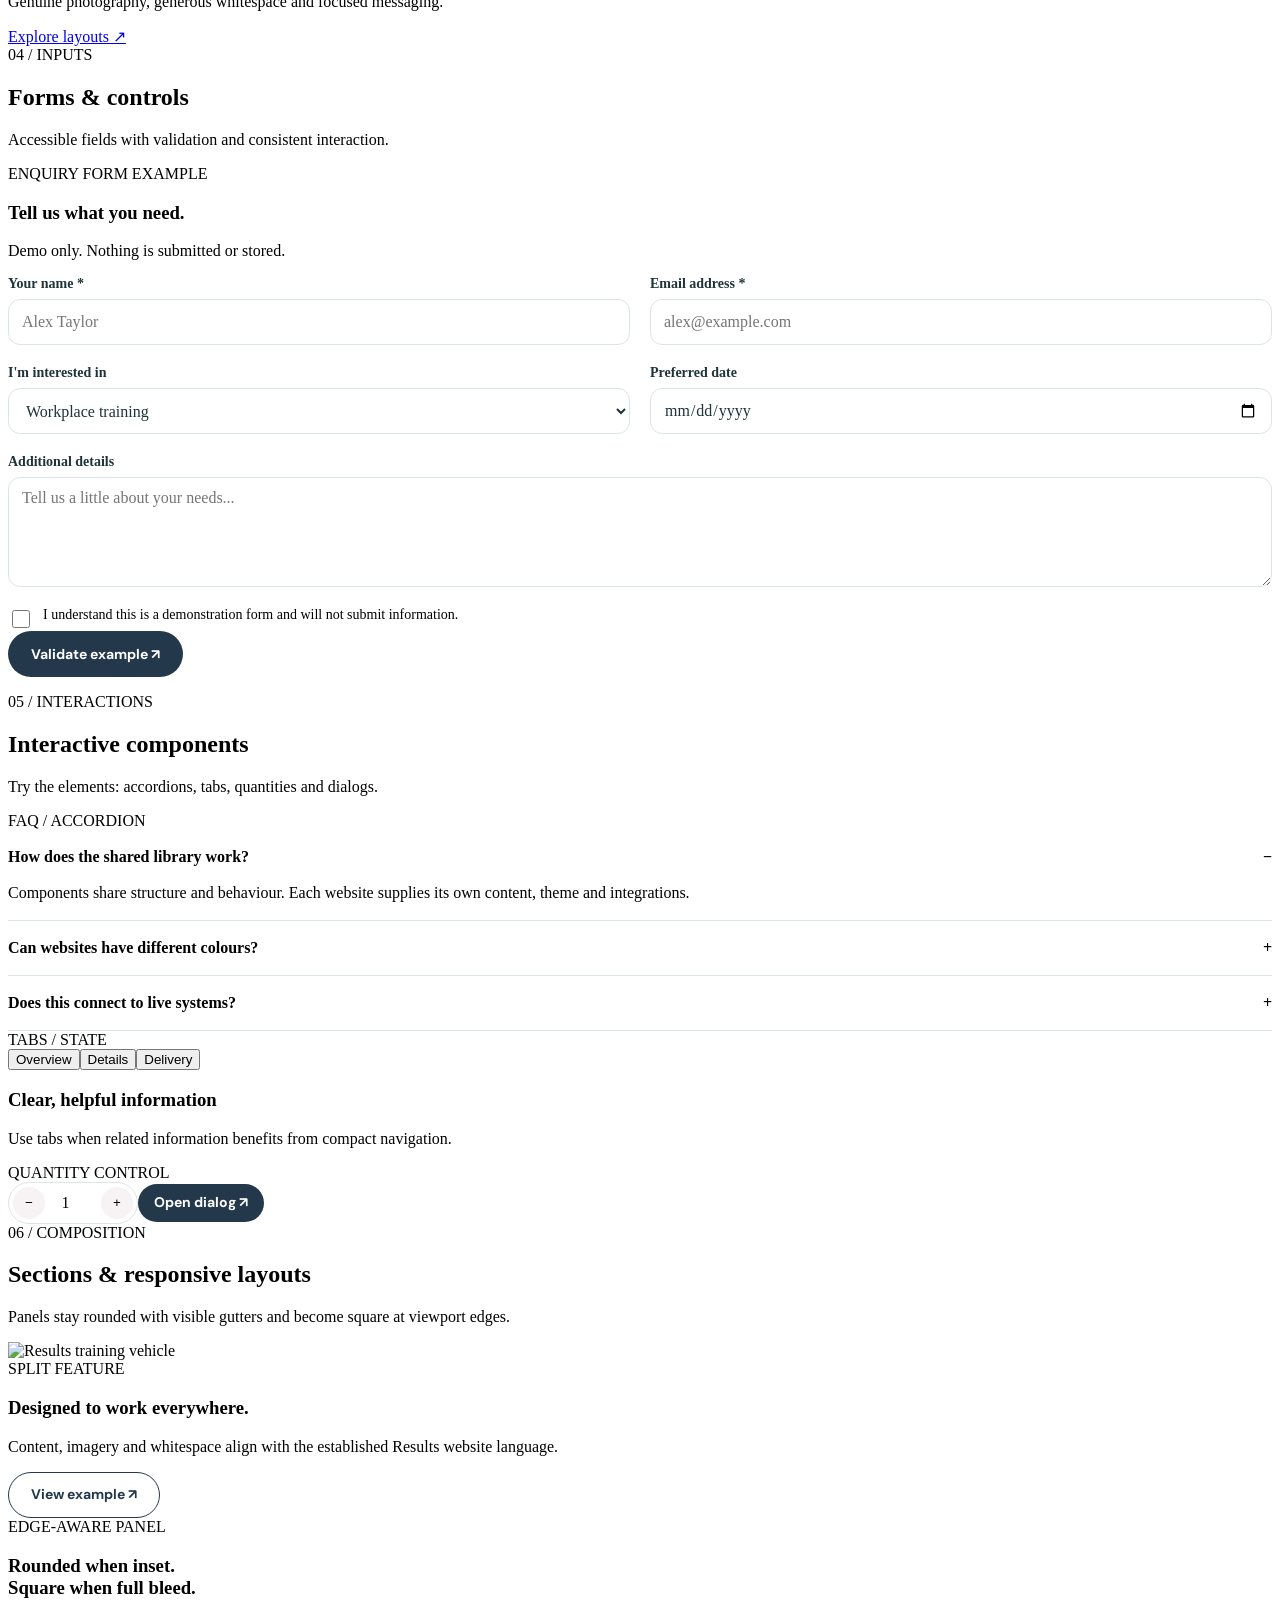
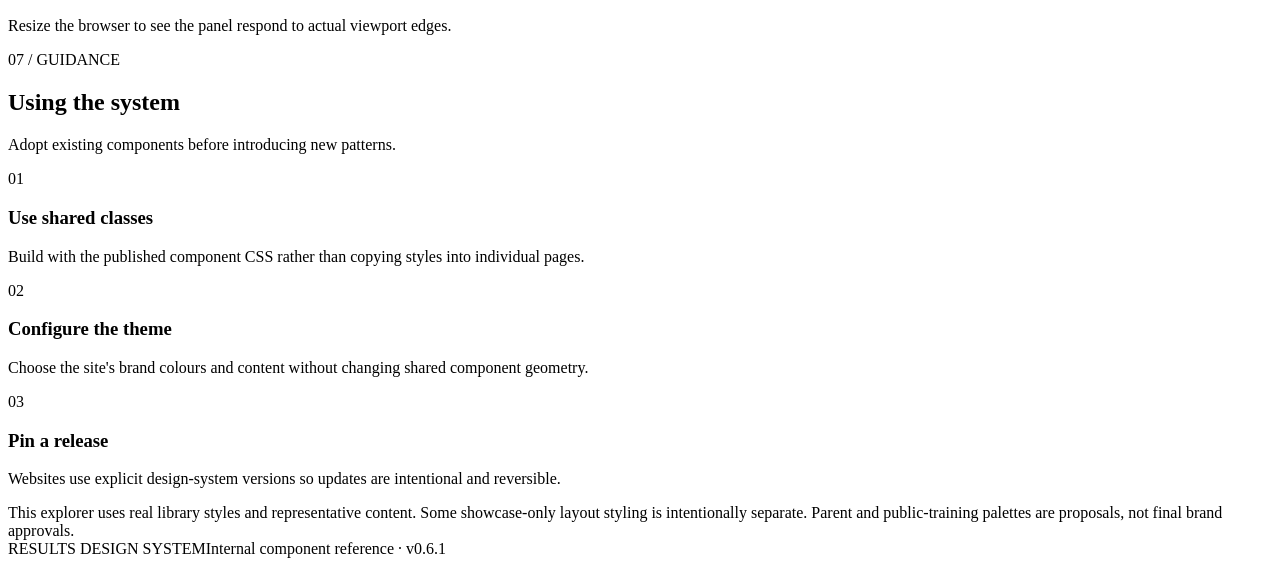
==== commit 088365ca: "Add files via upload" ====
--- a/showcase/index.html
+++ b/showcase/index.html
@@ -1 +1,61 @@
-<!doctype html><html lang="en"><head><meta charset="utf-8"><meta name="viewport" content="width=device-width,initial-scale=1"><title>Results Design System · Component Showcase v0.6</title><link rel="preconnect" href="https://fonts.googleapis.com"><link href="https://fonts.googleapis.com/css2?family=DM+Sans:wght@400;500;600;700;800&family=Manrope:wght@400;600;700;800&display=swap" rel="stylesheet"><link rel="stylesheet" href="../tokens/foundations.css"><link rel="stylesheet" href="../components/library.css"><link rel="stylesheet" href="../components/buttons.css"><link rel="stylesheet" href="../components/adoption.css"><link rel="stylesheet" href="../components/adoption-v06.css"><style>body{margin:0;font-family:'DM Sans',sans-serif;color:#203338;background:#f5f8f8}.top{padding:45px max(24px,calc((100vw - 1100px)/2));background:#fff}.top h1{font:800 clamp(30px,5vw,48px) Manrope;margin:0 0 12px}.top p{line-height:1.6;max-width:720px}.shell{max-width:1100px;margin:0 auto;padding:24px}.theme{margin:25px 0 45px;background:white;border-radius:24px;padding:clamp(20px,4vw,42px);box-shadow:0 6px 30px #0001}.theme h2{font:800 27px Manrope;margin:0 0 22px}.sample{display:grid;grid-template-columns:repeat(auto-fit,minmax(240px,1fr));gap:20px}.sample article{padding:20px;border:1px solid #e5ecee;border-radius:18px}.sample h3{font:800 19px Manrope;margin:0 0 10px}.sample p{font-size:14px;line-height:1.6}.swatches{display:flex;gap:10px;margin-bottom:20px}.swatch{height:44px;flex:1;border-radius:12px}.component-title{font:800 17px Manrope;margin:30px 0 14px}.r-field{margin-top:14px}.r-btn{margin-right:8px;margin-bottom:8px}.sample .r-product{box-shadow:none;border:1px solid #e5ecee}.demo-image{height:130px;background:var(--r-tint);display:grid;place-items:center;font-size:40px}.r-product__body h3{margin:0 0 12px}.r-accordion summary{padding:12px 0}.fullbleed{background:var(--r-primary);color:white;padding:32px;border-radius:24px;margin-top:25px}.fullbleed.results-edge-flush{border-radius:0}footer{padding:25px;text-align:center;color:#65706b;font-size:12px}@media(max-width:650px){.shell{padding:12px}.theme{border-radius:16px}.top{padding:30px 22px}}</style></head><body><header class="top"><h1>Results UI Library</h1><p>v0.6.0 · Shared structure, distinct business colours. A working reference for headings, buttons, fields, cards, product UI, FAQs and edge-aware panels. Examples use placeholder content and do not submit data.</p></header><main class="shell"><div id="themes"></div></main><footer>Design showcase only · No production forms or checkout logic</footer><script>const specs=[{name:'Workplace Training',cls:'results-theme-workplace',primary:'#23394b',accent:'#7d3c55',tint:'#f7f3f5'},{name:'First Aid Services',cls:'results-theme-services',primary:'#176f70',accent:'#103335',tint:'#f0faf6'},{name:'Results Training — proposed',cls:'',primary:'#334b5a',accent:'#a36c57',tint:'#f6f2ed'},{name:'Public First Aid — proposed',cls:'',primary:'#315e75',accent:'#407d9b',tint:'#f4f9fb'}];const root=document.getElementById('themes');for(const s of specs){const section=document.createElement('section');section.className='theme '+s.cls;section.style.setProperty('--r-primary',s.primary);section.style.setProperty('--r-accent',s.accent);section.style.setProperty('--r-tint',s.tint);section.innerHTML=`<h2>${s.name}</h2><div class="swatches"><div class="swatch" style="background:${s.primary}"></div><div class="swatch" style="background:${s.accent}"></div><div class="swatch" style="background:${s.tint}"></div></div><div class="component-title">Typography & actions</div><h3 class="r-type-h3">Clear, consistent headings</h3><p class="r-type-body">The same component geometry, spacing and font system across the family.</p><a class="r-btn" href="#themes">Primary action →</a><a class="r-btn r-btn--outline" href="#themes">Secondary action</a><div class="component-title">Cards & products</div><div class="sample"><article class="r-course-card"><div class="r-course-card__media demo-image" style="color:${s.primary}">✚</div><div class="r-course-card__body"><span class="r-course-card__eyebrow">TRAINING</span><h3 class="r-course-card__title">Provide First Aid</h3><p class="r-course-card__description">A reusable course card for course lists and cross-site referrals.</p><a class="r-course-card__action" href="#themes">Explore course ↗</a></div></article><div class="r-product"><div class="r-product__image demo-image" style="color:${s.primary}">▣</div><div class="r-product__body"><h3>Workplace first aid kit</h3><p class="r-price">Price on request</p><a href="#themes" class="r-btn">View product →</a></div></div></div><div class="component-title">Form controls</div><div class="r-form-grid"><div class="r-field"><label class="r-label" for="email-${s.name.replace(/[^a-z]/gi,'')}">Email address</label><input class="r-input" id="email-${s.name.replace(/[^a-z]/gi,'')}" type="email" placeholder="name@example.com"></div><div class="r-field"><label class="r-label">Enquiry type</label><select class="r-select"><option>Training enquiry</option><option>Equipment and servicing</option></select></div></div><div class="component-title">Disclosure & messaging</div><details class="r-accordion"><summary>What's included?</summary><div class="r-accordion__body">The shared library supplies visual components; each website controls its own content and data.</div></details><div class="r-alert" role="status" style="margin-top:16px">Example status message</div><div class="fullbleed" data-results-edge-panel><strong>Edge-aware panel</strong><p>Rounded corners disappear only if this panel actually meets the viewport edge.</p></div>`;root.appendChild(section)}</script><script defer src="../interactions/edge-panels.js"></script></body></html>+<!doctype html>
+<html lang="en">
+<head>
+<meta charset="utf-8"><meta name="viewport" content="width=device-width,initial-scale=1">
+<title>Results Design System — Component Explorer</title>
+<meta name="description" content="Internal component explorer for the Results website family.">
+<link rel="preconnect" href="https://fonts.googleapis.com">
+<link href="https://fonts.googleapis.com/css2?family=DM+Sans:wght@400;500;600;700;800&family=Manrope:wght@400;500;600;700;800&display=swap" rel="stylesheet">
+<!-- Cloudflare copies showcase/ to the publish root; assets below resolve from that root. -->
+<link rel="stylesheet" href="/tokens/foundations.css">
+<link rel="stylesheet" href="/components/library.css">
+<link rel="stylesheet" href="/components/buttons.css">
+<link rel="stylesheet" href="/components/adoption.css">
+<link rel="stylesheet" href="/components/adoption-v06.css">
+<link rel="stylesheet" href="/showcase.css">
+<script defer src="/interactions/results-ui.js"></script>
+<script defer src="/interactions/edge-panels.js"></script>
+<script defer src="/showcase.js"></script>
+</head>
+<body class="results-theme-workplace">
+<div class="app">
+<aside class="sidebar">
+ <a class="brand" href="#overview" aria-label="Results design system home"><span class="brand-mark">✚</span><span><strong>RESULTS</strong><small>DESIGN SYSTEM</small></span></a>
+ <div class="sidebar-label">EXPLORER <span class="version">v0.6.1</span></div>
+ <nav aria-label="Component sections">
+ <a href="#overview" class="active">Overview</a><a href="#foundations">Foundations</a><a href="#actions">Buttons & actions</a><a href="#cards">Cards & products</a><a href="#forms">Forms & controls</a><a href="#interactive">Interactive UI</a><a href="#layouts">Sections & layouts</a><a href="#documentation">Implementation</a>
+ </nav>
+ <div class="sidebar-note"><strong>Shared components.</strong><p>One visual language, four coordinated business identities.</p></div>
+</aside>
+<div class="workspace">
+ <header class="toolbar"><div class="toolbar-left"><button class="mobile-menu" id="nav-toggle" type="button" aria-label="Toggle component navigation" aria-expanded="false">☰</button><span>Component explorer</span><span class="toolbar-sep">/</span><strong id="toolbar-theme">Workplace Training</strong></div><span class="status"><span class="status-dot"></span>Design reference</span></header>
+ <main>
+ <section id="overview" class="intro"><div class="eyebrow">RESULTS WEBSITE FAMILY <span>•</span> DESIGN SYSTEM v0.6.1</div><h1>One system.<br><em>Distinct identities.</em></h1><p>Explore the reusable elements behind our websites. Switch themes to see how shared geometry, typography and interaction patterns adapt to each Results business.</p>
+ <div class="theme-switcher" role="group" aria-label="Select Results business theme">
+ <button type="button" class="theme-option selected" data-theme="workplace" aria-pressed="true"><span class="theme-dot" style="background:#7d3c55"></span>Workplace Training</button>
+ <button type="button" class="theme-option" data-theme="services" aria-pressed="false"><span class="theme-dot" style="background:#176f70"></span>First Aid Services</button>
+ <button type="button" class="theme-option" data-theme="public" aria-pressed="false"><span class="theme-dot" style="background:#315e75"></span>Public First Aid <span class="planned">proposed</span></button>
+ <button type="button" class="theme-option" data-theme="parent" aria-pressed="false"><span class="theme-dot" style="background:#a36c57"></span>Results Training <span class="planned">proposed</span></button>
+ </div></section>
+ <div class="content">
+ <section id="foundations" class="component-section"><div class="section-heading"><div><div class="eyebrow">01 / FOUNDATIONS</div><h2>Typography & colour</h2></div><p>Clear hierarchy, calm spacing and a distinct accent for every business.</p></div>
+ <div class="foundation-grid"><div class="surface type-demo"><div class="overline">DISPLAY / MANROPE</div><div class="display-type">Confidence<br>starts here.</div><div class="type-rule"></div><div class="overline">SECTION HEADING</div><h3 class="r-type-h3">Training that makes a difference.</h3><p>Purposeful, accessible and consistently readable across every screen size.</p></div><div class="surface palette"><div class="overline">ACTIVE COLOUR PALETTE</div><div class="palette-main" id="palette-primary"><span>PRIMARY</span><strong id="palette-primary-hex">#23394B</strong></div><div class="palette-small"><div id="palette-accent"><span>ACCENT</span><strong id="palette-accent-hex">#7D3C55</strong></div><div id="palette-tint"><span>SURFACE</span><strong id="palette-tint-hex">#F7F3F5</strong></div></div><p class="muted-small">The first two themes use established brand colours. Parent and public themes remain proposals.</p></div></div></section>
+ <section id="actions" class="component-section"><div class="section-heading"><div><div class="eyebrow">02 / ACTIONS</div><h2>Buttons & calls to action</h2></div><p>Consistent shapes, emphasis and keyboard focus.</p></div>
+ <div class="surface demo-stack"><div class="overline">BUTTON VARIANTS</div><div class="button-line"><button type="button" class="r-btn" id="demo-toast">Primary action <span aria-hidden="true">↗</span></button><button type="button" class="r-btn r-btn--outline">Secondary action</button><button type="button" class="r-btn r-btn--quiet">Quiet action</button><button type="button" class="r-btn" disabled>Disabled</button></div><div class="divider-line"></div><div class="overline">PROMOTIONAL CTA PANEL</div><div class="cta-panel"><div><span class="cta-kicker">LET'S GET STARTED</span><h3>Ready to make a difference?</h3><p>One focused action, with the right brand identity.</p></div><button type="button" class="cta-white" id="cta-example">Get in touch <span>↗</span></button></div></div></section>
+ <section id="cards" class="component-section"><div class="section-heading"><div><div class="eyebrow">03 / CONTENT</div><h2>Cards & products</h2></div><p>Reusable presentation for courses, referrals and equipment.</p></div>
+ <div class="cards-grid"><article class="r-course-card demo-course"><div class="r-course-card__media"><img src="/assets/course-training.jpg" alt="Instructor demonstrating practical first aid training"></div><div class="r-course-card__body"><span class="r-course-card__eyebrow">FIRST AID TRAINING</span><div class="r-course-card__code">HLTAID011</div><h3 class="r-course-card__title">Provide First Aid</h3><p class="r-course-card__description">Practical, nationally recognised first aid training for confident workplace response.</p><a class="r-course-card__action" href="https://resultsworkplacetraining.com/">Explore training ↗</a></div></article>
+ <article class="r-product demo-product"><div class="r-product__image product-visual"><div class="kit-illustration" aria-hidden="true"><div class="kit-handle"></div><div class="kit-box"><span>✚</span></div></div><span class="product-chip">EQUIPMENT</span></div><div class="r-product__body"><div class="overline">FIRST AID EQUIPMENT</div><h3>Workplace first aid kit</h3><p class="product-copy">A consistent product presentation for the Services store.</p><div class="product-footer"><span class="r-price">Price on request</span><button type="button" class="r-btn r-btn--small" id="product-demo">Enquire ↗</button></div></div></article>
+ <article class="surface feature-card"><img src="/assets/team-training.jpg" alt="Group participating in workplace training"><div class="feature-copy"><span class="overline">EDITORIAL / FEATURE CARD</span><h3>Real people.<br>Real expertise.</h3><p>Genuine photography, generous whitespace and focused messaging.</p><a href="#layouts">Explore layouts ↗</a></div></article></div></section>
+ <section id="forms" class="component-section"><div class="section-heading"><div><div class="eyebrow">04 / INPUTS</div><h2>Forms & controls</h2></div><p>Accessible fields with validation and consistent interaction.</p></div>
+ <div class="surface form-demo"><div><div class="overline">ENQUIRY FORM EXAMPLE</div><h3>Tell us what you need.</h3><p>Demo only. Nothing is submitted or stored.</p></div><form id="demo-form" novalidate><div class="r-form-grid"><div class="r-field"><label class="r-label" for="first-name">Your name <span>*</span></label><input class="r-input" id="first-name" autocomplete="name" required placeholder="Alex Taylor"><small class="r-error" id="name-error" hidden>Please enter your name.</small></div><div class="r-field"><label class="r-label" for="email">Email address <span>*</span></label><input class="r-input" id="email" type="email" autocomplete="email" required placeholder="alex@example.com"><small class="r-error" id="email-error" hidden>Enter a valid email address.</small></div><div class="r-field"><label class="r-label" for="enquiry-type">I'm interested in</label><select class="r-select" id="enquiry-type"><option>Workplace training</option><option>First aid equipment</option><option>On-site servicing</option></select></div><div class="r-field"><label class="r-label" for="date">Preferred date</label><input class="r-input" id="date" type="date"></div><div class="r-field r-span-all"><label class="r-label" for="message">Additional details</label><textarea class="r-textarea" id="message" placeholder="Tell us a little about your needs..."></textarea></div><div class="r-field r-span-all"><label class="r-check"><input id="consent" type="checkbox">I understand this is a demonstration form and will not submit information.</label></div></div><button type="submit" class="r-btn">Validate example ↗</button><p id="form-result" role="status" class="form-result" aria-live="polite"></p></form></div></section>
+ <section id="interactive" class="component-section"><div class="section-heading"><div><div class="eyebrow">05 / INTERACTIONS</div><h2>Interactive components</h2></div><p>Try the elements: accordions, tabs, quantities and dialogs.</p></div>
+ <div class="interaction-grid"><div class="surface interaction-panel"><div class="overline">FAQ / ACCORDION</div><details class="r-accordion" open><summary>How does the shared library work?</summary><div class="r-accordion__body">Components share structure and behaviour. Each website supplies its own content, theme and integrations.</div></details><details class="r-accordion"><summary>Can websites have different colours?</summary><div class="r-accordion__body">Yes. The component geometry stays consistent while brand-specific variables change the palette.</div></details><details class="r-accordion"><summary>Does this connect to live systems?</summary><div class="r-accordion__body">No. The showcase is an isolated visual reference, not a booking or ecommerce application.</div></details></div>
+ <div class="surface interaction-panel"><div class="overline">TABS / STATE</div><div class="demo-tabs" role="tablist" aria-label="Example content tabs"><button role="tab" aria-selected="true" aria-controls="tab-panel" data-tab="overview" id="tab-overview">Overview</button><button role="tab" aria-selected="false" aria-controls="tab-panel" data-tab="details" id="tab-details">Details</button><button role="tab" aria-selected="false" aria-controls="tab-panel" data-tab="delivery" id="tab-delivery">Delivery</button></div><div id="tab-panel" role="tabpanel" aria-labelledby="tab-overview" tabindex="0"><h3>Clear, helpful information</h3><p>Use tabs when related information benefits from compact navigation.</p></div><div class="divider-line"></div><div class="overline">QUANTITY CONTROL</div><div class="quantity-row"><div class="r-quantity" aria-label="Example product quantity"><button type="button" id="qty-minus" aria-label="Decrease quantity">−</button><input id="qty" type="number" min="1" max="99" value="1" aria-label="Quantity"><button type="button" id="qty-plus" aria-label="Increase quantity">+</button></div><button type="button" class="r-btn r-btn--small" id="modal-open">Open dialog ↗</button></div></div></div></section>
+ <section id="layouts" class="component-section"><div class="section-heading"><div><div class="eyebrow">06 / COMPOSITION</div><h2>Sections & responsive layouts</h2></div><p>Panels stay rounded with visible gutters and become square at viewport edges.</p></div><div class="layout-photo"><img src="/assets/training-van.webp" alt="Results training vehicle"><div><span class="overline">SPLIT FEATURE</span><h3>Designed to work everywhere.</h3><p>Content, imagery and whitespace align with the established Results website language.</p><button type="button" class="r-btn r-btn--outline" id="layout-demo">View example ↗</button></div></div><div class="edge-example" data-results-edge-panel><span class="overline">EDGE-AWARE PANEL</span><h3>Rounded when inset.<br>Square when full bleed.</h3><p>Resize the browser to see the panel respond to actual viewport edges.</p></div></section>
+ <section id="documentation" class="component-section"><div class="section-heading"><div><div class="eyebrow">07 / GUIDANCE</div><h2>Using the system</h2></div><p>Adopt existing components before introducing new patterns.</p></div><div class="guidance-grid"><div class="surface guidance-card"><span class="guidance-num">01</span><h3>Use shared classes</h3><p>Build with the published component CSS rather than copying styles into individual pages.</p></div><div class="surface guidance-card"><span class="guidance-num">02</span><h3>Configure the theme</h3><p>Choose the site's brand colours and content without changing shared component geometry.</p></div><div class="surface guidance-card"><span class="guidance-num">03</span><h3>Pin a release</h3><p>Websites use explicit design-system versions so updates are intentional and reversible.</p></div></div><div class="doc-note">This explorer uses real library styles and representative content. Some showcase-only layout styling is intentionally separate. Parent and public-training palettes are proposals, not final brand approvals.</div></section>
+ </div></main>
+ <footer class="explorer-footer"><span>RESULTS DESIGN SYSTEM</span><span>Internal component reference · v0.6.1</span></footer>
+</div></div>
+<dialog class="r-modal" id="demo-modal"><div class="r-modal__body"><button type="button" id="modal-close" class="close-modal" aria-label="Close dialog">×</button><div class="overline">MODAL / DIALOG</div><h2>One clear next step.</h2><p>This is a working example of a reusable dialog component. No information is submitted.</p><button type="button" class="r-btn" id="modal-done">Got it</button></div></dialog>
+<div class="r-toast-region" id="toast-region" aria-live="polite"></div>
+</body></html>
